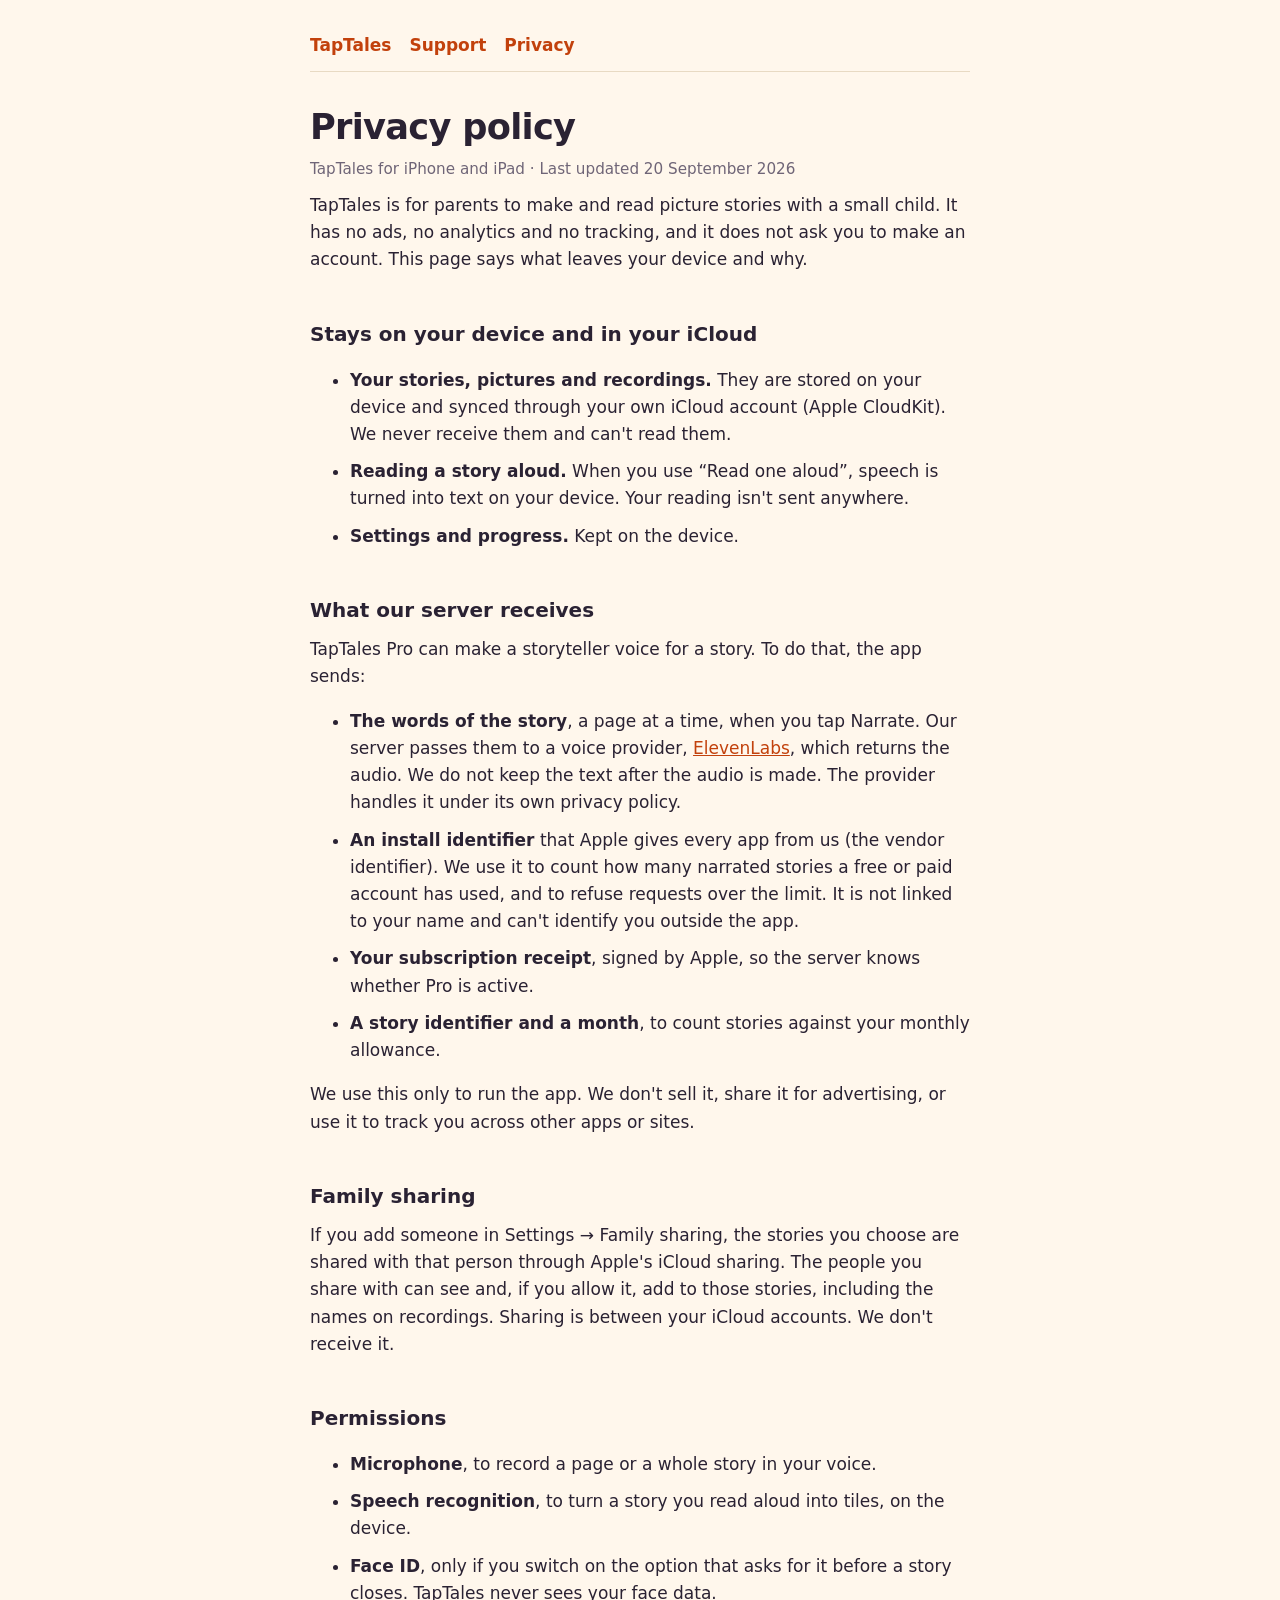
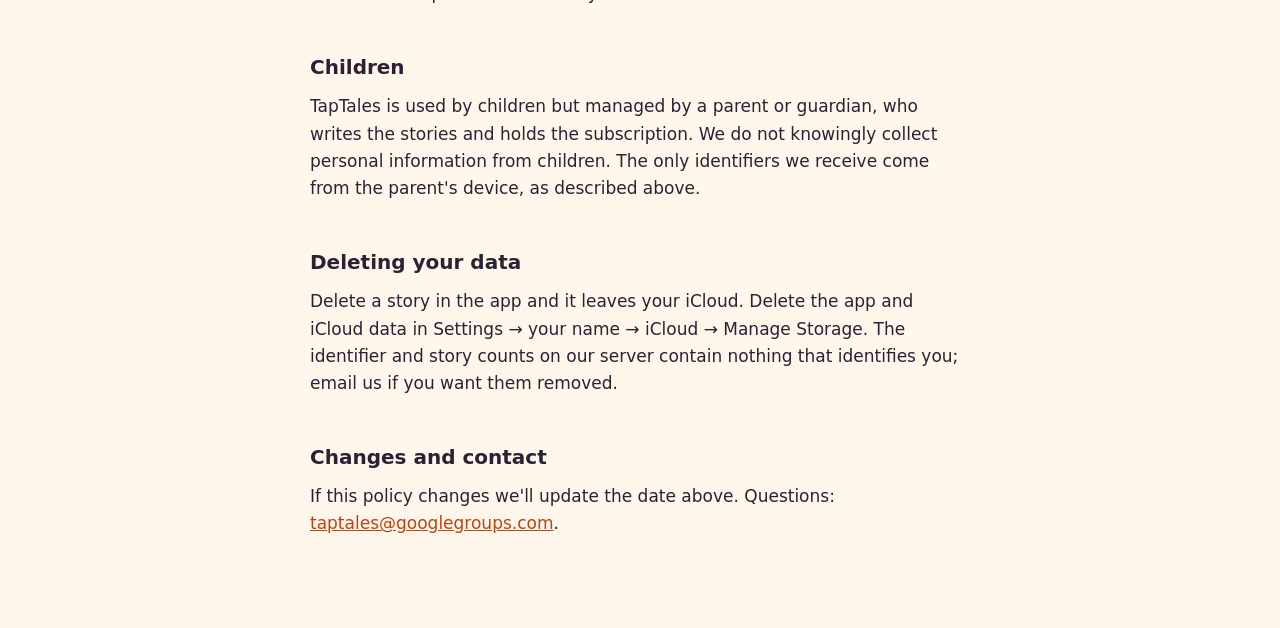
==== privacy.html @ 0b4764cf "Add files via upload" ====
<!doctype html>
<html lang="en"><head><meta charset="utf-8"><meta name="viewport" content="width=device-width,initial-scale=1">
<title>TapTales Privacy Policy</title><link rel="stylesheet" href="style.css"></head>
<body><main>
<nav><a href="index.html">TapTales</a><a href="support.html">Support</a><a href="privacy.html">Privacy</a></nav>
<h1>Privacy policy</h1>
<p class="meta">TapTales for iPhone and iPad · Last updated 20 September 2026</p>
<p>TapTales is for parents to make and read picture stories with a small child. It has no ads, no analytics and no tracking, and it does not ask you to make an account. This page says what leaves your device and why.</p>

<h2>Stays on your device and in your iCloud</h2>
<ul>
<li><strong>Your stories, pictures and recordings.</strong> They are stored on your device and synced through your own iCloud account (Apple CloudKit). We never receive them and can't read them.</li>
<li><strong>Reading a story aloud.</strong> When you use “Read one aloud”, speech is turned into text on your device. Your reading isn't sent anywhere.</li>
<li><strong>Settings and progress.</strong> Kept on the device.</li>
</ul>

<h2>What our server receives</h2>
<p>TapTales Pro can make a storyteller voice for a story. To do that, the app sends:</p>
<ul>
<li><strong>The words of the story</strong>, a page at a time, when you tap Narrate. Our server passes them to a voice provider, <a href="https://elevenlabs.io/privacy">ElevenLabs</a>, which returns the audio. We do not keep the text after the audio is made. The provider handles it under its own privacy policy.</li>
<li><strong>An install identifier</strong> that Apple gives every app from us (the vendor identifier). We use it to count how many narrated stories a free or paid account has used, and to refuse requests over the limit. It is not linked to your name and can't identify you outside the app.</li>
<li><strong>Your subscription receipt</strong>, signed by Apple, so the server knows whether Pro is active.</li>
<li><strong>A story identifier and a month</strong>, to count stories against your monthly allowance.</li>
</ul>
<p>We use this only to run the app. We don't sell it, share it for advertising, or use it to track you across other apps or sites.</p>

<h2>Family sharing</h2>
<p>If you add someone in Settings → Family sharing, the stories you choose are shared with that person through Apple's iCloud sharing. The people you share with can see and, if you allow it, add to those stories, including the names on recordings. Sharing is between your iCloud accounts. We don't receive it.</p>

<h2>Permissions</h2>
<ul>
<li><strong>Microphone</strong>, to record a page or a whole story in your voice.</li>
<li><strong>Speech recognition</strong>, to turn a story you read aloud into tiles, on the device.</li>
<li><strong>Face ID</strong>, only if you switch on the option that asks for it before a story closes. TapTales never sees your face data.</li>
</ul>

<h2>Children</h2>
<p>TapTales is used by children but managed by a parent or guardian, who writes the stories and holds the subscription. We do not knowingly collect personal information from children. The only identifiers we receive come from the parent's device, as described above.</p>

<h2>Deleting your data</h2>
<p>Delete a story in the app and it leaves your iCloud. Delete the app and iCloud data in Settings → your name → iCloud → Manage Storage. The identifier and story counts on our server contain nothing that identifies you; email us if you want them removed.</p>

<h2>Changes and contact</h2>
<p>If this policy changes we'll update the date above. Questions: <a href="mailto:taptales@googlegroups.com">taptales@googlegroups.com</a>.</p>
</main></body></html>
---- style.css ----
:root{--bg:#FFF7EC;--ink:#2A2233;--muted:#6F6577;--line:#E8DAC3;--accent:#C2410C}
@media (prefers-color-scheme:dark){:root{--bg:#1B1622;--ink:#F3EBDD;--muted:#A99FB3;--line:#3A3245;--accent:#FF8A4C}}
*{box-sizing:border-box}
body{margin:0;background:var(--bg);color:var(--ink);font:17px/1.6 -apple-system,BlinkMacSystemFont,"Avenir Next",system-ui,sans-serif;padding:32px 20px 80px}
main{max-width:660px;margin:0 auto}
h1{font-size:2.2rem;line-height:1.1;margin:0 0 .3em;letter-spacing:-.02em}
h2{font-size:1.25rem;margin:2.2em 0 .4em}
p,li{margin:.6em 0}
.meta{color:var(--muted);font-size:.95rem}
a{color:var(--accent)}
nav{display:flex;gap:18px;margin-bottom:36px;font-weight:600;border-bottom:1px solid var(--line);padding-bottom:12px}
nav a{text-decoration:none}
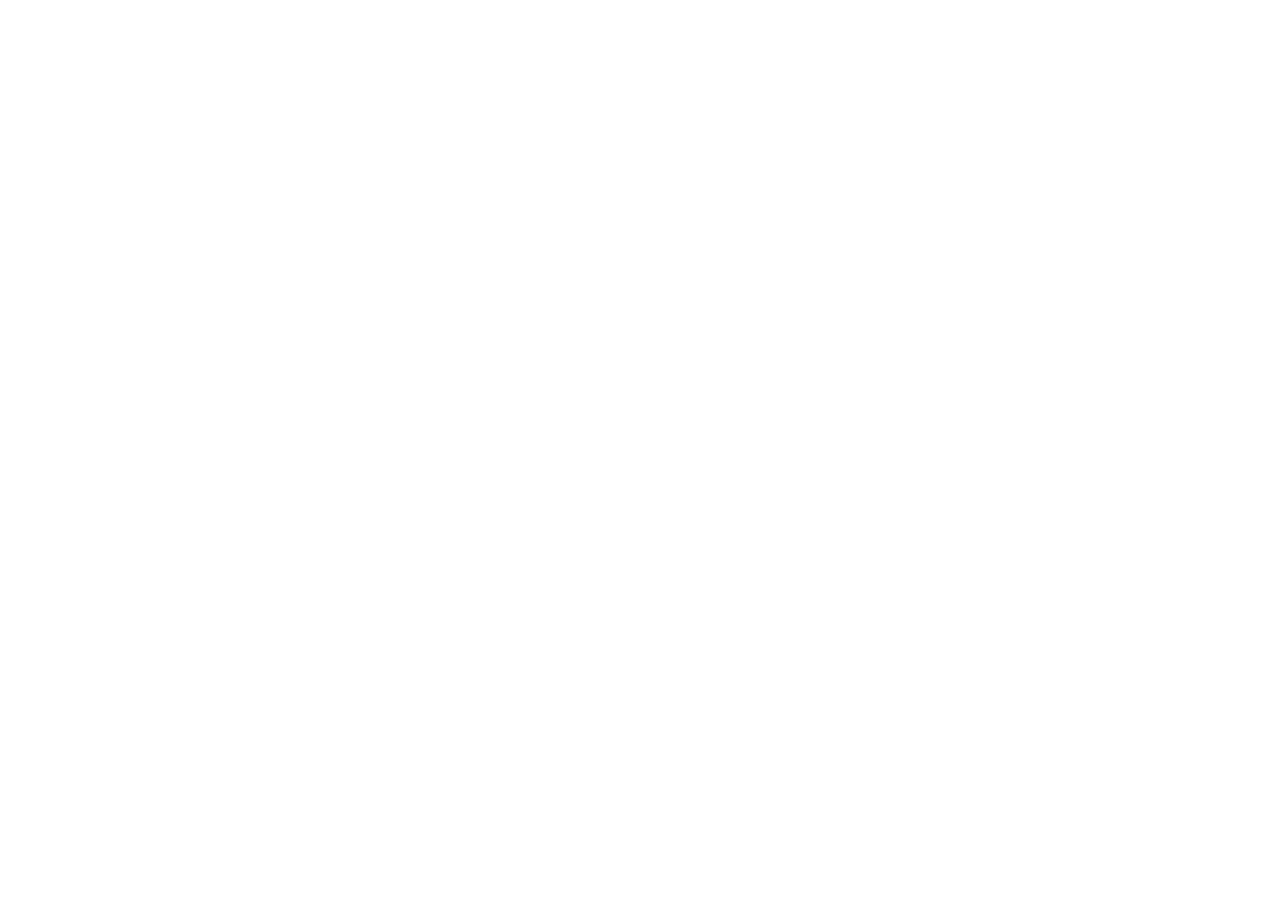
==== commit 562c8787: "Forward every page to the TapTales site on Vercel The privacy policy, support page and home page now" ====
--- a/privacy.html
+++ b/privacy.html
@@ -1,45 +1,11 @@
 <!doctype html>
 <html lang="en"><head><meta charset="utf-8"><meta name="viewport" content="width=device-width,initial-scale=1">
-<title>TapTales Privacy Policy</title><link rel="stylesheet" href="style.css"></head>
+<title>TapTales Privacy Policy</title>
+<link rel="canonical" href="https://taptales-storybooks.vercel.app/privacy">
+<meta http-equiv="refresh" content="0; url=https://taptales-storybooks.vercel.app/privacy">
+<meta name="robots" content="noindex">
+<link rel="stylesheet" href="style.css"></head>
 <body><main>
-<nav><a href="index.html">TapTales</a><a href="support.html">Support</a><a href="privacy.html">Privacy</a></nav>
-<h1>Privacy policy</h1>
-<p class="meta">TapTales for iPhone and iPad · Last updated 20 September 2026</p>
-<p>TapTales is for parents to make and read picture stories with a small child. It has no ads, no analytics and no tracking, and it does not ask you to make an account. This page says what leaves your device and why.</p>
-
-<h2>Stays on your device and in your iCloud</h2>
-<ul>
-<li><strong>Your stories, pictures and recordings.</strong> They are stored on your device and synced through your own iCloud account (Apple CloudKit). We never receive them and can't read them.</li>
-<li><strong>Reading a story aloud.</strong> When you use “Read one aloud”, speech is turned into text on your device. Your reading isn't sent anywhere.</li>
-<li><strong>Settings and progress.</strong> Kept on the device.</li>
-</ul>
-
-<h2>What our server receives</h2>
-<p>TapTales Pro can make a storyteller voice for a story. To do that, the app sends:</p>
-<ul>
-<li><strong>The words of the story</strong>, a page at a time, when you tap Narrate. Our server passes them to a voice provider, <a href="https://elevenlabs.io/privacy">ElevenLabs</a>, which returns the audio. We do not keep the text after the audio is made. The provider handles it under its own privacy policy.</li>
-<li><strong>An install identifier</strong> that Apple gives every app from us (the vendor identifier). We use it to count how many narrated stories a free or paid account has used, and to refuse requests over the limit. It is not linked to your name and can't identify you outside the app.</li>
-<li><strong>Your subscription receipt</strong>, signed by Apple, so the server knows whether Pro is active.</li>
-<li><strong>A story identifier and a month</strong>, to count stories against your monthly allowance.</li>
-</ul>
-<p>We use this only to run the app. We don't sell it, share it for advertising, or use it to track you across other apps or sites.</p>
-
-<h2>Family sharing</h2>
-<p>If you add someone in Settings → Family sharing, the stories you choose are shared with that person through Apple's iCloud sharing. The people you share with can see and, if you allow it, add to those stories, including the names on recordings. Sharing is between your iCloud accounts. We don't receive it.</p>
-
-<h2>Permissions</h2>
-<ul>
-<li><strong>Microphone</strong>, to record a page or a whole story in your voice.</li>
-<li><strong>Speech recognition</strong>, to turn a story you read aloud into tiles, on the device.</li>
-<li><strong>Face ID</strong>, only if you switch on the option that asks for it before a story closes. TapTales never sees your face data.</li>
-</ul>
-
-<h2>Children</h2>
-<p>TapTales is used by children but managed by a parent or guardian, who writes the stories and holds the subscription. We do not knowingly collect personal information from children. The only identifiers we receive come from the parent's device, as described above.</p>
-
-<h2>Deleting your data</h2>
-<p>Delete a story in the app and it leaves your iCloud. Delete the app and iCloud data in Settings → your name → iCloud → Manage Storage. The identifier and story counts on our server contain nothing that identifies you; email us if you want them removed.</p>
-
-<h2>Changes and contact</h2>
-<p>If this policy changes we'll update the date above. Questions: <a href="mailto:taptales@googlegroups.com">taptales@googlegroups.com</a>.</p>
+<h1>TapTales' privacy policy has moved</h1>
+<p>It now lives at <a href="https://taptales-storybooks.vercel.app/privacy">taptales-storybooks.vercel.app/privacy</a>. If this page doesn't take you there on its own, follow the link.</p>
 </main></body></html>
